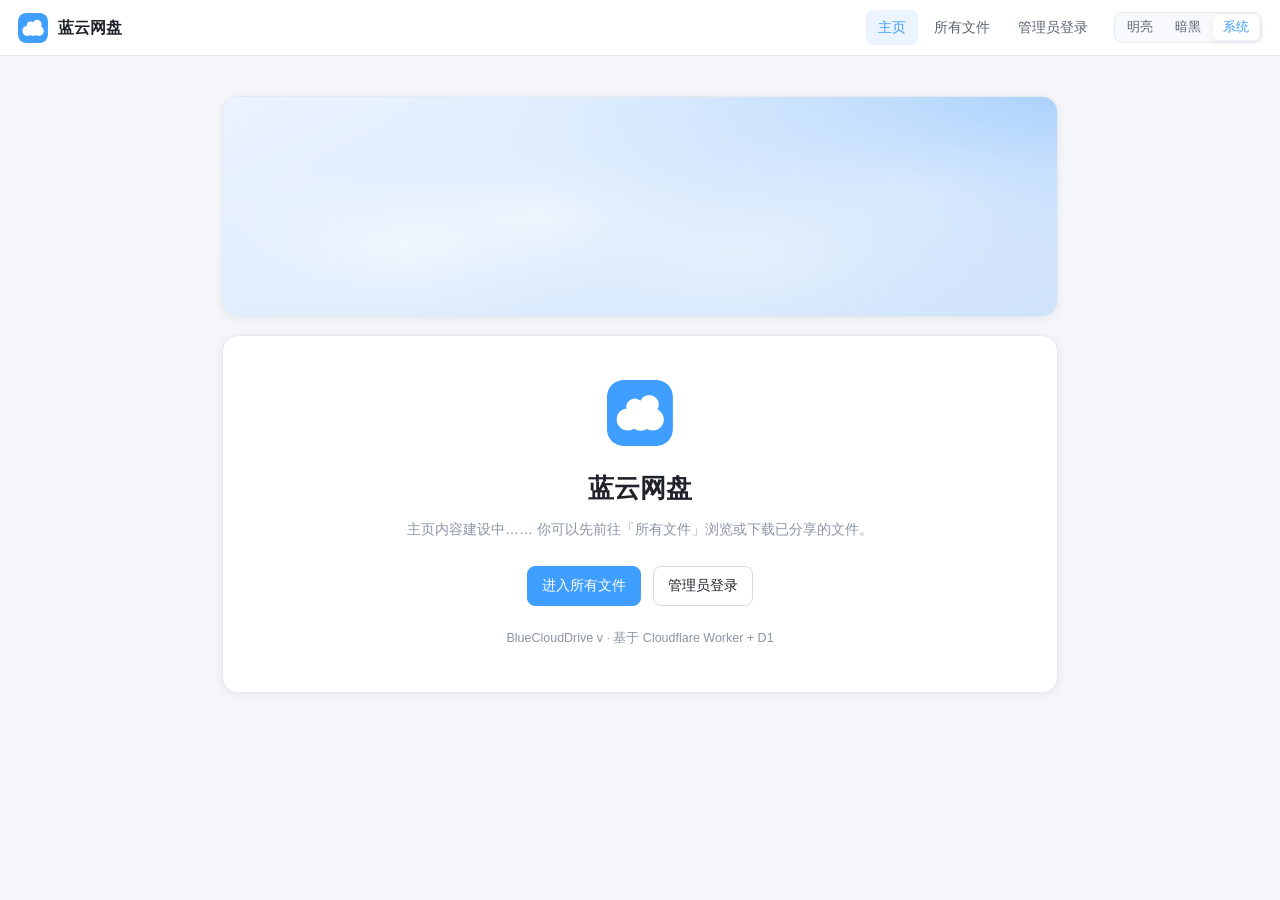
==== index.html @ 2d124386 "初版" ====
<!DOCTYPE html>
<html lang="zh-CN" data-theme="light">
<head>
<meta charset="utf-8">
<meta name="viewport" content="width=device-width,initial-scale=1">
<title>主页 · 蓝云网盘</title>
<meta name="description" content="蓝云网盘 BCD —— 基于 Cloudflare Worker + D1 的轻量网盘分享系统">
<link rel="icon" href="/img/logo.svg">
<link rel="stylesheet" href="/css/style.css">
<script>
  (function () {
    try {
      var t = localStorage.getItem('bcd-theme') || 'system';
      var d = t === 'dark' || (t === 'system' && window.matchMedia('(prefers-color-scheme: dark)').matches);
      document.documentElement.dataset.theme = d ? 'dark' : 'light';
    } catch (e) {}
  })();
</script>
</head>
<body>
<header class="topbar" id="topbar"></header>

<main class="hero">
  <div class="hero-banner"><img src="/img/background.png" alt="蓝云网盘"></div>
  <div class="hero-card">
    <img class="logo" src="/img/logo.svg" alt="蓝云网盘">
    <h1 id="siteName">蓝云网盘</h1>
    <p class="desc" id="siteDesc">主页内容建设中…… 你可以先前往「所有文件」浏览或下载已分享的文件。</p>
    <div class="hero-actions">
      <a class="btn primary" href="/files">进入所有文件</a>
      <a class="btn" href="/admin" id="adminEntry">管理员登录</a>
    </div>
    <div class="hero-foot" id="heroFoot">BlueCloudDrive · 基于 Cloudflare Worker + D1</div>
  </div>
</main>

<script src="/js/common.js"></script>
<script>
  (async function () {
    const site = await BCD.boot({ active: 'home', title: '主页' });
    document.querySelector('#siteName').textContent = site.siteName || '蓝云网盘';
    document.querySelector('#adminEntry').textContent = site.isAdmin ? '进入管理后台' : '管理员登录';
    document.querySelector('#heroFoot').textContent =
      'BlueCloudDrive v' + (site.version || '') + ' · 基于 Cloudflare Worker + D1' +
      (site.isAdmin ? ' · 已登录：' + (site.admin.displayName || site.admin.username) : '');
  })();
</script>
</body>
</html>
---- css/style.css ----
/* ==========================================================================
   蓝云网盘 BCD —— 统一样式表（明亮 / 暗黑 / 跟随系统）
   ========================================================================== */

:root {
  color-scheme: light;
  --bg: #f4f6f9;
  --bg-elev: #ffffff;
  --bg-soft: #f7f9fc;
  --bg-hover: #eef2f7;
  --text: #1f2329;
  --text-2: #5a6472;
  --text-3: #8b95a5;
  --border: #e5e9f0;
  --border-strong: #d5dbe5;
  --primary: #409eff;
  --primary-hover: #2f8fe8;
  --primary-weak: #ecf5ff;
  --danger: #f56c6c;
  --danger-weak: #fef0f0;
  --success: #43a047;
  --warn: #e6a23c;
  --shadow: 0 2px 10px rgba(20, 30, 50, 0.06);
  --shadow-lg: 0 12px 40px rgba(20, 30, 50, 0.16);
  --radius: 8px;
  --radius-lg: 12px;
  --topbar-h: 56px;
  --sidebar-w: 232px;
  --sidebar-w-min: 64px;
}

html[data-theme='dark'] {
  color-scheme: dark;
  --bg: #14161b;
  --bg-elev: #1c1f26;
  --bg-soft: #21242c;
  --bg-hover: #272b34;
  --text: #e6e8ec;
  --text-2: #a9b1be;
  --text-3: #7c8593;
  --border: #2b2f38;
  --border-strong: #3a3f4a;
  --primary: #409eff;
  --primary-hover: #5cadff;
  --primary-weak: #1b2b3d;
  --danger: #f56c6c;
  --danger-weak: #2c1e1e;
  --success: #4caf50;
  --warn: #e6a23c;
  --shadow: 0 2px 10px rgba(0, 0, 0, 0.3);
  --shadow-lg: 0 12px 40px rgba(0, 0, 0, 0.55);
}

* { box-sizing: border-box; }

html, body { height: 100%; }

body {
  margin: 0;
  background: var(--bg);
  color: var(--text);
  font: 14px/1.6 -apple-system, BlinkMacSystemFont, 'Segoe UI', 'PingFang SC', 'Hiragino Sans GB',
    'Microsoft YaHei', 'Helvetica Neue', Arial, sans-serif;
  -webkit-font-smoothing: antialiased;
  transition: background-color 0.2s ease, color 0.2s ease;
}

a { color: var(--primary); text-decoration: none; }
a:hover { text-decoration: underline; }
h1, h2, h3, h4 { margin: 0; font-weight: 600; }
p { margin: 0 0 8px; }
code, kbd { font-family: ui-monospace, SFMono-Regular, Consolas, monospace; font-size: 12px; }

::-webkit-scrollbar { width: 10px; height: 10px; }
::-webkit-scrollbar-track { background: transparent; }
::-webkit-scrollbar-thumb { background: var(--border-strong); border-radius: 6px; border: 2px solid transparent; background-clip: content-box; }
::-webkit-scrollbar-thumb:hover { background: var(--text-3); background-clip: content-box; }

/* ------------------------------- 顶栏 ------------------------------- */
.topbar {
  position: sticky;
  top: 0;
  z-index: 60;
  height: var(--topbar-h);
  display: flex;
  align-items: center;
  gap: 14px;
  padding: 0 18px;
  background: var(--bg-elev);
  border-bottom: 1px solid var(--border);
}
.topbar .brand { display: flex; align-items: center; gap: 10px; font-size: 16px; font-weight: 600; color: var(--text); }
.topbar .brand:hover { text-decoration: none; }
.topbar .brand img { width: 30px; height: 30px; border-radius: 8px; }
.topbar .spacer { flex: 1; }
.topbar .nav-links { display: flex; align-items: center; gap: 4px; }

.navlink {
  padding: 6px 12px;
  border-radius: 6px;
  color: var(--text-2);
  font-size: 14px;
  white-space: nowrap;
}
.navlink:hover { background: var(--bg-hover); color: var(--text); text-decoration: none; }
.navlink.active { background: var(--primary-weak); color: var(--primary); }

/* ------------------------------- 布局 ------------------------------- */
.layout { display: flex; align-items: flex-start; min-height: calc(100vh - var(--topbar-h)); }

.sidebar {
  width: var(--sidebar-w);
  flex: 0 0 auto;
  align-self: stretch;
  padding: 14px 10px;
  border-right: 1px solid var(--border);
  background: var(--bg-elev);
  position: sticky;
  top: var(--topbar-h);
  height: calc(100vh - var(--topbar-h));
  overflow-y: auto;
  transition: width 0.18s ease;
}
.layout.collapsed .sidebar { width: var(--sidebar-w-min); }
.sidebar .side-title {
  font-size: 12px;
  color: var(--text-3);
  padding: 6px 12px;
  letter-spacing: 0.5px;
  white-space: nowrap;
  overflow: hidden;
}
.side-item {
  display: flex;
  align-items: center;
  gap: 10px;
  padding: 9px 12px;
  border-radius: var(--radius);
  color: var(--text-2);
  cursor: pointer;
  white-space: nowrap;
  overflow: hidden;
  user-select: none;
  border: none;
  background: none;
  width: 100%;
  font-size: 14px;
  text-align: left;
  font-family: inherit;
}
.side-item:hover { background: var(--bg-hover); color: var(--text); }
.side-item.active { background: var(--primary-weak); color: var(--primary); font-weight: 500; }
.side-item .si-icon { width: 18px; height: 18px; flex: 0 0 18px; opacity: 0.9; }
.side-item .si-text { flex: 1; overflow: hidden; text-overflow: ellipsis; }
.layout.collapsed .sidebar .si-text,
.layout.collapsed .sidebar .side-title { display: none; }
.layout.collapsed .sidebar .side-item { justify-content: center; padding: 9px 0; }

.main { flex: 1; min-width: 0; padding: 18px 22px 40px; }

.page-head { display: flex; align-items: center; gap: 12px; flex-wrap: wrap; margin-bottom: 16px; }
.page-head h2 { font-size: 18px; }
.page-head .sub { color: var(--text-3); font-size: 13px; }

/* ------------------------------- 卡片 ------------------------------- */
.card {
  background: var(--bg-elev);
  border: 1px solid var(--border);
  border-radius: var(--radius-lg);
  box-shadow: var(--shadow);
  padding: 18px;
  margin-bottom: 16px;
}
.card > h3 { font-size: 15px; margin-bottom: 4px; }
.card .card-desc { color: var(--text-3); font-size: 12.5px; margin-bottom: 14px; }
.card-actions { display: flex; gap: 10px; flex-wrap: wrap; align-items: center; }

/* ------------------------------- 表单 ------------------------------- */
.form-row { margin-bottom: 16px; max-width: 620px; }
.form-row > label { display: block; font-size: 13px; color: var(--text-2); margin-bottom: 6px; font-weight: 500; }
.form-row .hint { font-size: 12px; color: var(--text-3); margin-top: 5px; }
.form-grid { display: grid; grid-template-columns: repeat(auto-fill, minmax(260px, 1fr)); gap: 4px 18px; }

.input, .select, textarea.input {
  width: 100%;
  padding: 8px 11px;
  border: 1px solid var(--border-strong);
  border-radius: var(--radius);
  background: var(--bg-elev);
  color: var(--text);
  font-size: 14px;
  font-family: inherit;
  outline: none;
  transition: border-color 0.15s ease, box-shadow 0.15s ease;
}
.input:focus, .select:focus { border-color: var(--primary); box-shadow: 0 0 0 3px var(--primary-weak); }
.input:disabled { background: var(--bg-soft); color: var(--text-3); cursor: not-allowed; }
.input.invalid, .select.invalid { border-color: var(--danger); }
.input::placeholder { color: var(--text-3); }
select.select { appearance: none; background-image: linear-gradient(45deg, transparent 50%, var(--text-3) 50%), linear-gradient(135deg, var(--text-3) 50%, transparent 50%); background-position: calc(100% - 16px) 52%, calc(100% - 11px) 52%; background-size: 5px 5px, 5px 5px; background-repeat: no-repeat; padding-right: 30px; }
.field-error { display: none; color: var(--danger); font-size: 12px; margin-top: 5px; }
.field-error.show { display: block; }
.inline-fields { display: flex; gap: 8px; }
.inline-fields .select { width: 110px; flex: 0 0 110px; }

/* 开关 */
/* 注意：.form-row > label 会覆盖 .switch 的 display，这里用更高优先级保证开关始终是 flex 布局 */
.switch,
label.switch,
.form-row > label.switch {
  display: inline-flex;
  align-items: center;
  gap: 10px;
  margin-bottom: 0;
  font-weight: 400;
  cursor: pointer;
  user-select: none;
}
.switch input { display: none; }
.switch .track {
  display: block;
  width: 40px;
  height: 22px;
  flex: 0 0 40px;
  border-radius: 11px;
  background: var(--border-strong);
  position: relative;
  transition: background 0.18s ease;
}
.switch .track::after { content: ''; position: absolute; top: 2px; left: 2px; width: 18px; height: 18px; border-radius: 50%; background: #fff; transition: transform 0.18s ease; box-shadow: 0 1px 3px rgba(0, 0, 0, 0.25); }
.switch input:checked + .track { background: var(--primary); }
.switch input:checked + .track::after { transform: translateX(18px); }
.switch .sw-label { font-size: 13.5px; color: var(--text-2); }

/* 按钮 */
.btn {
  display: inline-flex;
  align-items: center;
  justify-content: center;
  gap: 6px;
  padding: 8px 14px;
  border-radius: var(--radius);
  border: 1px solid var(--border-strong);
  background: var(--bg-elev);
  color: var(--text);
  font-size: 13.5px;
  font-family: inherit;
  cursor: pointer;
  white-space: nowrap;
  transition: all 0.15s ease;
}
.btn:hover { background: var(--bg-hover); border-color: var(--text-3); text-decoration: none; }
.btn.primary { background: var(--primary); border-color: var(--primary); color: #fff; }
.btn.primary:hover { background: var(--primary-hover); border-color: var(--primary-hover); }
.btn.danger { color: var(--danger); border-color: var(--danger); background: transparent; }
.btn.danger:hover { background: var(--danger-weak); }
.btn.ghost { border-color: transparent; background: transparent; color: var(--text-2); }
.btn.ghost:hover { background: var(--bg-hover); color: var(--text); }
.btn.sm { padding: 4px 10px; font-size: 12.5px; border-radius: 6px; }
.btn.icon { padding: 7px 9px; }
.btn:disabled { opacity: 0.55; cursor: not-allowed; }
.btn svg { width: 15px; height: 15px; }

/* 徽标 */
.badge {
  display: inline-flex;
  align-items: center;
  gap: 4px;
  padding: 1px 8px;
  border-radius: 20px;
  font-size: 12px;
  background: var(--bg-soft);
  color: var(--text-2);
  border: 1px solid var(--border);
  white-space: nowrap;
}
.badge.primary { background: var(--primary-weak); color: var(--primary); border-color: transparent; }
.badge.warn { background: rgba(230, 162, 60, 0.14); color: var(--warn); border-color: transparent; }
.badge.danger { background: var(--danger-weak); color: var(--danger); border-color: transparent; }
.badge.ok { background: rgba(67, 160, 71, 0.14); color: var(--success); border-color: transparent; }

/* ------------------------------- 表格 ------------------------------- */
.table { width: 100%; border-collapse: collapse; font-size: 13.5px; }
.table th, .table td { text-align: left; padding: 10px 12px; border-bottom: 1px solid var(--border); }
.table th { color: var(--text-3); font-weight: 500; font-size: 12.5px; background: var(--bg-soft); }
.table tr:last-child td { border-bottom: none; }
.table tbody tr:hover { background: var(--bg-hover); }
.table .actions { display: flex; gap: 6px; justify-content: flex-end; }
.table-wrap { overflow-x: auto; border: 1px solid var(--border); border-radius: var(--radius); }

/* ------------------------------- 工具栏 ------------------------------- */
.toolbar { display: flex; align-items: center; gap: 10px; flex-wrap: wrap; margin-bottom: 14px; }
.toolbar .spacer { flex: 1; }
.search-box { position: relative; }
.search-box .input { padding-left: 32px; width: 220px; }
.search-box::before {
  content: '';
  position: absolute;
  left: 10px;
  top: 50%;
  width: 14px;
  height: 14px;
  transform: translateY(-50%);
  background: var(--text-3);
  -webkit-mask: no-repeat center/contain url("data:image/svg+xml;utf8,<svg xmlns='http://www.w3.org/2000/svg' viewBox='0 0 24 24'><path d='M10 2a8 8 0 105.29 14.01l4.35 4.35 1.41-1.41-4.35-4.35A8 8 0 0010 2zm0 2a6 6 0 110 12 6 6 0 010-12z'/></svg>");
  mask: no-repeat center/contain url("data:image/svg+xml;utf8,<svg xmlns='http://www.w3.org/2000/svg' viewBox='0 0 24 24'><path d='M10 2a8 8 0 105.29 14.01l4.35 4.35 1.41-1.41-4.35-4.35A8 8 0 0010 2zm0 2a6 6 0 110 12 6 6 0 010-12z'/></svg>");
}

/* 面包屑 */
.breadcrumb { display: flex; align-items: center; gap: 4px; flex-wrap: wrap; font-size: 13.5px; color: var(--text-2); margin-bottom: 12px; }
.breadcrumb .crumb { padding: 3px 8px; border-radius: 6px; cursor: pointer; }
.breadcrumb .crumb:hover { background: var(--bg-hover); color: var(--text); }
.breadcrumb .crumb.current { color: var(--text); font-weight: 500; }
.breadcrumb .sep { color: var(--text-3); }

/* ------------------------------- 文件网格 ------------------------------- */
.file-grid {
  display: grid;
  grid-template-columns: repeat(auto-fill, minmax(140px, 1fr));
  gap: 10px;
}
.file-tile {
  position: relative;
  display: flex;
  flex-direction: column;
  align-items: center;
  gap: 8px;
  padding: 16px 10px 12px;
  border: 1px solid transparent;
  border-radius: var(--radius-lg);
  cursor: pointer;
  text-align: center;
  user-select: none;
  background: var(--bg-elev);
}
.file-tile:hover { background: var(--bg-hover); border-color: var(--border); }
.file-tile.selected { border-color: var(--primary); background: var(--primary-weak); }
.file-tile img { width: 44px; height: 44px; pointer-events: none; }
.file-tile .ft-name {
  font-size: 13px;
  width: 100%;
  word-break: break-all;
  display: -webkit-box;
  -webkit-line-clamp: 2;
  -webkit-box-orient: vertical;
  overflow: hidden;
  line-height: 1.4;
}
.file-tile .ft-meta { font-size: 11.5px; color: var(--text-3); display: flex; gap: 6px; align-items: center; flex-wrap: wrap; justify-content: center; }
.file-tile .ft-badges { position: absolute; top: 6px; right: 6px; display: flex; gap: 4px; }

/* 文件列表（分享页 / 列表模式） */
.file-list { border: 1px solid var(--border); border-radius: var(--radius-lg); overflow: hidden; background: var(--bg-elev); }
.file-row {
  display: flex;
  align-items: center;
  gap: 12px;
  padding: 10px 14px;
  border-bottom: 1px solid var(--border);
  cursor: pointer;
  user-select: none;
}
.file-row:last-child { border-bottom: none; }
.file-row:hover { background: var(--bg-hover); }
.file-row img { width: 30px; height: 30px; flex: 0 0 30px; pointer-events: none; }
.file-row .fr-main { flex: 1; min-width: 0; }
.file-row .fr-name { font-size: 14px; overflow: hidden; text-overflow: ellipsis; white-space: nowrap; }
.file-row .fr-sub { font-size: 12px; color: var(--text-3); display: flex; gap: 12px; flex-wrap: wrap; margin-top: 2px; }
.file-row .fr-actions { display: flex; gap: 8px; align-items: center; flex: 0 0 auto; }

.empty { text-align: center; color: var(--text-3); padding: 56px 20px; font-size: 13.5px; }
.empty img { width: 54px; opacity: 0.5; display: block; margin: 0 auto 12px; }

/* ------------------------------- 右键菜单 ------------------------------- */
.ctx-menu {
  position: fixed;
  z-index: 300;
  min-width: 190px;
  padding: 6px;
  background: var(--bg-elev);
  border: 1px solid var(--border);
  border-radius: var(--radius);
  box-shadow: var(--shadow-lg);
  font-size: 13.5px;
}
.ctx-menu .ctx-item {
  display: flex;
  align-items: center;
  gap: 8px;
  padding: 7px 10px;
  border-radius: 6px;
  cursor: pointer;
  color: var(--text);
  white-space: nowrap;
}
.ctx-menu .ctx-item:hover { background: var(--bg-hover); }
.ctx-menu .ctx-item.danger { color: var(--danger); }
.ctx-menu .ctx-item.disabled { color: var(--text-3); pointer-events: none; }
.ctx-menu .ctx-sep { height: 1px; background: var(--border); margin: 5px 6px; }
.ctx-menu .ctx-item .k { margin-left: auto; color: var(--text-3); font-size: 11.5px; }

/* ------------------------------- 弹窗 ------------------------------- */
.mask {
  position: fixed;
  inset: 0;
  background: rgba(12, 16, 24, 0.45);
  z-index: 200;
  display: flex;
  align-items: flex-start;
  justify-content: center;
  padding: 7vh 16px 16px;
  overflow-y: auto;
  animation: fade 0.15s ease;
}
@keyframes fade { from { opacity: 0; } to { opacity: 1; } }
.modal {
  background: var(--bg-elev);
  border-radius: var(--radius-lg);
  box-shadow: var(--shadow-lg);
  width: 100%;
  max-width: 520px;
  border: 1px solid var(--border);
  animation: pop 0.16s ease;
}
@keyframes pop { from { transform: translateY(-8px); opacity: 0.6; } to { transform: none; opacity: 1; } }
.modal.wide { max-width: 720px; }
.modal-head { display: flex; align-items: center; gap: 10px; padding: 16px 18px; border-bottom: 1px solid var(--border); }
.modal-head h3 { font-size: 15.5px; flex: 1; }
.modal-body { padding: 18px; max-height: 66vh; overflow-y: auto; }
.modal-foot { display: flex; justify-content: flex-end; gap: 10px; padding: 14px 18px; border-top: 1px solid var(--border); }
.modal-foot .left { margin-right: auto; }

/* Toast */
.toast-wrap { position: fixed; top: 18px; left: 50%; transform: translateX(-50%); z-index: 500; display: flex; flex-direction: column; gap: 8px; align-items: center; }
.toast {
  padding: 9px 16px;
  border-radius: var(--radius);
  background: var(--bg-elev);
  border: 1px solid var(--border);
  box-shadow: var(--shadow-lg);
  font-size: 13.5px;
  animation: drop 0.18s ease;
  max-width: 80vw;
}
@keyframes drop { from { transform: translateY(-10px); opacity: 0; } to { transform: none; opacity: 1; } }
.toast.ok { border-left: 3px solid var(--success); }
.toast.err { border-left: 3px solid var(--danger); }
.toast.info { border-left: 3px solid var(--primary); }

/* ------------------------------- 首页 ------------------------------- */
.hero { max-width: 880px; margin: 0 auto; padding: 40px 22px 60px; }
.hero-banner { border-radius: 16px; overflow: hidden; margin-bottom: 18px; border: 1px solid var(--border); box-shadow: var(--shadow); }
.hero-banner img { width: 100%; display: block; }
html[data-theme='dark'] .hero-banner { opacity: 0.72; }
.hero-card {
  background: var(--bg-elev);
  border: 1px solid var(--border);
  border-radius: 16px;
  box-shadow: var(--shadow);
  padding: 44px 36px;
  text-align: center;
}
.hero-card img.logo { width: 66px; height: 66px; border-radius: 16px; }
.hero-card h1 { font-size: 26px; margin: 16px 0 8px; }
.hero-card .desc { color: var(--text-3); font-size: 14px; margin-bottom: 26px; }
.hero-actions { display: flex; gap: 12px; justify-content: center; flex-wrap: wrap; }
.hero-foot { text-align: center; color: var(--text-3); font-size: 12.5px; margin-top: 22px; }

/* ------------------------------- 登录 ------------------------------- */
.login-wrap { min-height: calc(100vh - var(--topbar-h)); display: flex; align-items: center; justify-content: center; padding: 30px 16px; }
.login-card { width: 100%; max-width: 380px; background: var(--bg-elev); border: 1px solid var(--border); border-radius: var(--radius-lg); box-shadow: var(--shadow); padding: 28px 26px; }
.login-card .lc-head { text-align: center; margin-bottom: 22px; }
.login-card .lc-head img { width: 52px; height: 52px; border-radius: 14px; }
.login-card .lc-head h1 { font-size: 19px; margin: 12px 0 4px; }
.login-card .lc-head p { color: var(--text-3); font-size: 12.5px; margin: 0; }

/* ------------------------------- 主题切换 ------------------------------- */
.theme-switch { display: flex; background: var(--bg-soft); border: 1px solid var(--border); border-radius: 8px; padding: 2px; gap: 2px; }
.theme-switch button {
  border: none;
  background: transparent;
  color: var(--text-2);
  font-size: 12.5px;
  padding: 4px 10px;
  border-radius: 6px;
  cursor: pointer;
  font-family: inherit;
}
.theme-switch button.active { background: var(--bg-elev); color: var(--primary); box-shadow: var(--shadow); }

/* ------------------------------- 文件编辑表单 ------------------------------- */
.link-row { display: flex; gap: 8px; align-items: flex-start; margin-bottom: 8px; }
.link-row .lr-kind { flex: 0 0 132px; }
.link-row .lr-url { flex: 1 1 auto; min-width: 120px; }
.link-row .lr-source { flex: 0 0 150px; }
.link-row .btn { flex: 0 0 auto; }
.link-row .lr-fields { flex: 1; min-width: 0; }
@media (max-width: 720px) {
  .link-row { flex-wrap: wrap; }
  .link-row .lr-kind, .link-row .lr-source { flex: 1 1 46%; }
  .link-row .lr-fields { flex: 1 1 100%; }
}

.share-card { max-width: 760px; margin: 0 auto; }
.share-head { display: flex; gap: 16px; align-items: center; }
.share-head img { width: 56px; height: 56px; flex: 0 0 56px; }
.share-head .sh-name { font-size: 17px; font-weight: 600; word-break: break-all; }
.share-meta { display: grid; grid-template-columns: repeat(auto-fill, minmax(160px, 1fr)); gap: 10px 16px; margin: 18px 0; }
.share-meta .sm-item { background: var(--bg-soft); border: 1px solid var(--border); border-radius: var(--radius); padding: 9px 12px; }
.share-meta .sm-k { font-size: 11.5px; color: var(--text-3); }
.share-meta .sm-v { font-size: 13.5px; word-break: break-all; }
.link-item { display: flex; align-items: center; gap: 10px; padding: 10px 12px; border: 1px solid var(--border); border-radius: var(--radius); margin-bottom: 8px; background: var(--bg-soft); }
.link-item .li-main { flex: 1; min-width: 0; }
.link-item .li-url { font-size: 12.5px; color: var(--text-3); overflow: hidden; text-overflow: ellipsis; white-space: nowrap; }
.pw-box { max-width: 340px; margin: 0 auto; text-align: center; }
.dl-hint { color: var(--text-3); font-size: 12.5px; }

.muted { color: var(--text-3); }
.mt8 { margin-top: 8px; }
.mt16 { margin-top: 16px; }
.flex { display: flex; align-items: center; gap: 10px; }
.hidden { display: none !important; }
.nowrap { white-space: nowrap; }

/* ------------------------------- 后台：文件分享平铺卡片 ------------------------------- */
.admin-tiles { display: grid; grid-template-columns: repeat(auto-fill, minmax(310px, 1fr)); gap: 12px; }
.admin-tile {
  display: flex;
  gap: 12px;
  padding: 14px;
  border: 1px solid var(--border);
  border-radius: var(--radius-lg);
  background: var(--bg-elev);
  cursor: pointer;
  align-items: flex-start;
  transition: border-color 0.15s ease, box-shadow 0.15s ease;
}
.admin-tile:hover { border-color: var(--primary); box-shadow: var(--shadow); }
.admin-tile > img { width: 40px; height: 40px; flex: 0 0 40px; }
.admin-tile .at-main { flex: 1; min-width: 0; }
.admin-tile .at-name { font-size: 14px; font-weight: 500; word-break: break-all; line-height: 1.4; }
.admin-tile .at-path { font-size: 12px; color: var(--text-3); overflow: hidden; text-overflow: ellipsis; white-space: nowrap; margin-top: 3px; }
.admin-tile .at-meta { font-size: 12px; color: var(--text-2); display: flex; gap: 10px; flex-wrap: wrap; margin-top: 7px; }
.admin-tile .at-badges { display: flex; gap: 6px; margin-top: 7px; flex-wrap: wrap; }
.admin-tile .at-actions { display: flex; flex-direction: column; gap: 6px; flex: 0 0 auto; }

@media (max-width: 720px) {
  .admin-tiles { grid-template-columns: 1fr; }
}

@media (max-width: 720px) {
  .main { padding: 14px 12px 40px; }
  .sidebar { position: fixed; z-index: 100; left: 0; top: var(--topbar-h); box-shadow: var(--shadow-lg); }
  .layout:not(.collapsed) .main { opacity: 0.4; pointer-events: none; }
  .layout.collapsed .sidebar { width: 0; padding: 0; border: none; overflow: hidden; }
  .search-box .input { width: 150px; }
  .topbar { padding: 0 12px; gap: 8px; }
}
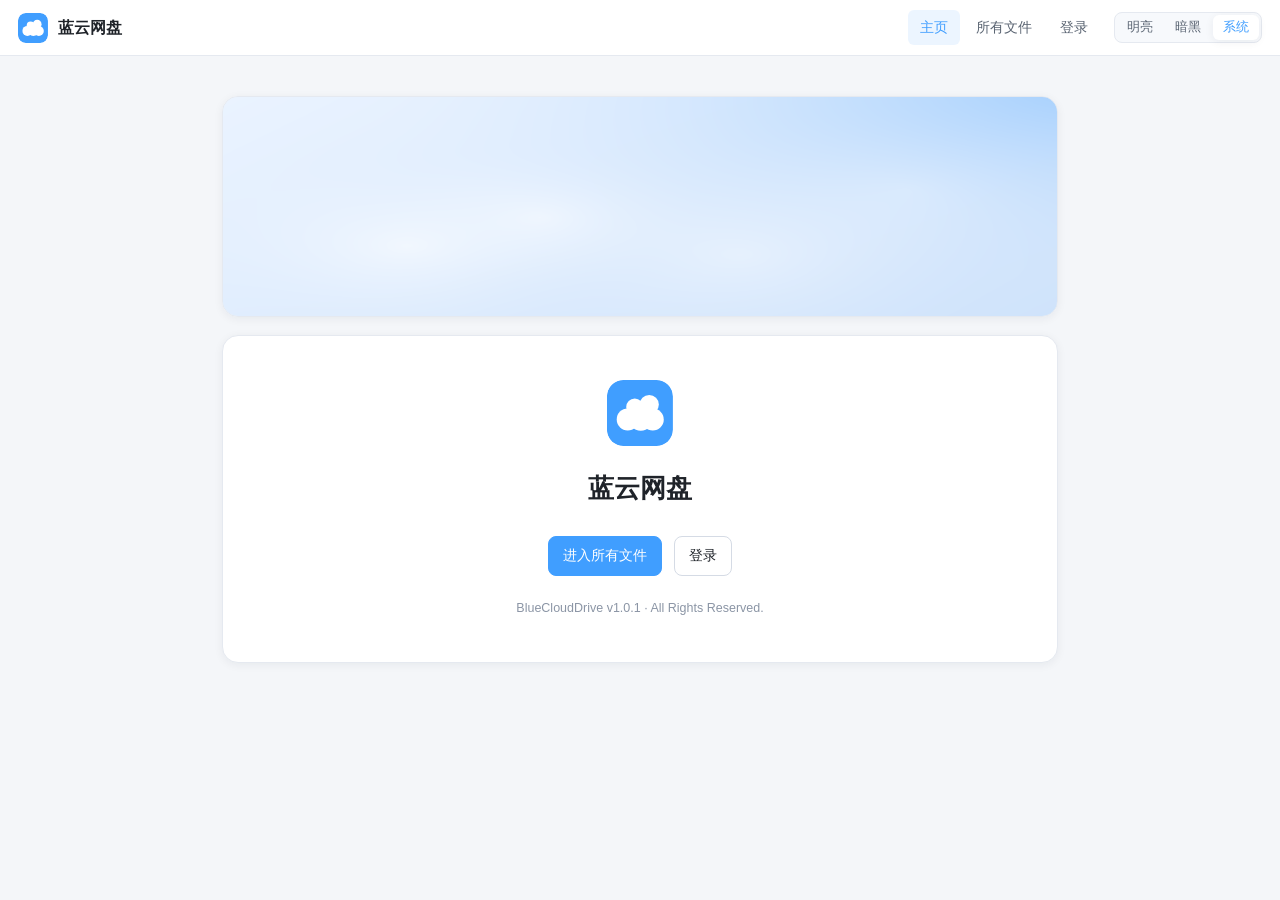
==== commit 7654bc35: "v1.0.1" ====
--- a/index.html
+++ b/index.html
@@ -22,27 +22,45 @@
 
 <main class="hero">
   <div class="hero-banner"><img src="/img/background.png" alt="蓝云网盘"></div>
+
   <div class="hero-card">
     <img class="logo" src="/img/logo.svg" alt="蓝云网盘">
     <h1 id="siteName">蓝云网盘</h1>
-    <p class="desc" id="siteDesc">主页内容建设中…… 你可以先前往「所有文件」浏览或下载已分享的文件。</p>
+    <p class="desc" id="siteDesc"></p>
     <div class="hero-actions">
-      <a class="btn primary" href="/files">进入所有文件</a>
-      <a class="btn" href="/admin" id="adminEntry">管理员登录</a>
+      <a class="btn primary" href="/files" data-require-browse>进入所有文件</a>
+      <a class="btn" href="/admin" id="adminEntry">登录</a>
     </div>
-    <div class="hero-foot" id="heroFoot">BlueCloudDrive · 基于 Cloudflare Worker + D1</div>
+    <div class="hero-foot">
+      <a class="footer-link" id="heroFoot" href="https://github.com/YXC-Lhy/BlueCloudDrive" target="_blank" rel="noopener noreferrer"></a>
+    </div>
   </div>
+
+  <section class="card notice-card hidden" id="noticeCard">
+    <h3>📢 公告</h3>
+    <div class="md-body" id="noticeBody"></div>
+  </section>
 </main>
 
 <script src="/js/common.js"></script>
+<script src="/js/md.js"></script>
 <script>
   (async function () {
     const site = await BCD.boot({ active: 'home', title: '主页' });
     document.querySelector('#siteName').textContent = site.siteName || '蓝云网盘';
-    document.querySelector('#adminEntry').textContent = site.isAdmin ? '进入管理后台' : '管理员登录';
+    document.querySelector('#siteDesc').textContent = site.homeDesc || '';
+    document.querySelector('#adminEntry').textContent = site.isAdmin ? '进入管理后台' : '登录';
     document.querySelector('#heroFoot').textContent =
-      'BlueCloudDrive v' + (site.version || '') + ' · 基于 Cloudflare Worker + D1' +
-      (site.isAdmin ? ' · 已登录：' + (site.admin.displayName || site.admin.username) : '');
+      'BlueCloudDrive v' + (site.version || '') + ' · All Rights Reserved.';
+
+    const notice = String(site.homeNotice || '').trim();
+    const card = document.querySelector('#noticeCard');
+    if (notice) {
+      document.querySelector('#noticeBody').innerHTML = BCD.markdown(notice);
+      card.classList.remove('hidden');
+    } else {
+      card.classList.add('hidden');
+    }
   })();
 </script>
 </body>
--- a/css/style.css
+++ b/css/style.css
@@ -548,6 +548,85 @@
   .admin-tiles { grid-template-columns: 1fr; }
 }
 
+/* ------------------------------- 输入框 + 右侧按钮 ------------------------------- */
+.field-with-btn { display: flex; gap: 8px; align-items: center; }
+.field-with-btn .input { flex: 1 1 auto; min-width: 0; }
+.field-with-btn .btn { flex: 0 0 auto; }
+textarea.input { resize: vertical; min-height: 90px; line-height: 1.6; font-family: inherit; }
+
+/* ------------------------------- 文件夹选择弹窗 ------------------------------- */
+.fp-list { max-height: 42vh; overflow-y: auto; }
+.file-row.selected { background: var(--primary-weak); }
+.file-row.selected .fr-name { color: var(--primary); font-weight: 500; }
+.fp-selected {
+  margin-top: 12px;
+  padding: 9px 12px;
+  border-radius: var(--radius);
+  background: var(--bg-soft);
+  border: 1px solid var(--border);
+  font-size: 13px;
+  word-break: break-all;
+}
+.fp-selected b { color: var(--primary); }
+
+/* ------------------------------- 公告 / Markdown ------------------------------- */
+.notice-card > h3 { display: flex; align-items: center; gap: 8px; margin-bottom: 10px; }
+.md-body { font-size: 14px; line-height: 1.8; color: var(--text); word-wrap: break-word; }
+.md-body > *:first-child { margin-top: 0; }
+.md-body > *:last-child { margin-bottom: 0; }
+.md-body h1, .md-body h2, .md-body h3, .md-body h4, .md-body h5, .md-body h6 { margin: 18px 0 8px; line-height: 1.4; }
+.md-body h1 { font-size: 20px; }
+.md-body h2 { font-size: 18px; }
+.md-body h3 { font-size: 16px; }
+.md-body h4, .md-body h5, .md-body h6 { font-size: 14.5px; }
+.md-body p { margin: 0 0 10px; }
+.md-body ul, .md-body ol { margin: 0 0 10px; padding-left: 22px; }
+.md-body li { margin: 2px 0; }
+.md-body a { color: var(--primary); }
+.md-body code {
+  background: var(--bg-soft);
+  border: 1px solid var(--border);
+  border-radius: 4px;
+  padding: 1px 5px;
+  font-size: 12.5px;
+}
+.md-body .md-pre {
+  background: var(--bg-soft);
+  border: 1px solid var(--border);
+  border-radius: var(--radius);
+  padding: 12px 14px;
+  overflow-x: auto;
+  margin: 0 0 12px;
+}
+.md-body .md-pre code { background: none; border: none; padding: 0; font-size: 12.5px; line-height: 1.6; }
+.md-body blockquote {
+  margin: 0 0 12px;
+  padding: 8px 14px;
+  border-left: 3px solid var(--primary);
+  background: var(--bg-soft);
+  color: var(--text-2);
+  border-radius: 0 var(--radius) var(--radius) 0;
+}
+.md-body hr { border: none; border-top: 1px solid var(--border); margin: 16px 0; }
+.md-body .md-img { max-width: 100%; border-radius: var(--radius); display: block; margin: 8px 0; }
+.md-body del { color: var(--text-3); }
+
+/* 主页底部版权链接：无下划线、无任何聚焦 / 悬停特效 */
+.footer-link,
+.footer-link:hover,
+.footer-link:focus,
+.footer-link:focus-visible,
+.footer-link:active,
+.footer-link:visited {
+  color: inherit;
+  text-decoration: none;
+  outline: none;
+  box-shadow: none;
+  border: none;
+  -webkit-tap-highlight-color: transparent;
+}
+.footer-link { cursor: pointer; }
+
 @media (max-width: 720px) {
   .main { padding: 14px 12px 40px; }
   .sidebar { position: fixed; z-index: 100; left: 0; top: var(--topbar-h); box-shadow: var(--shadow-lg); }
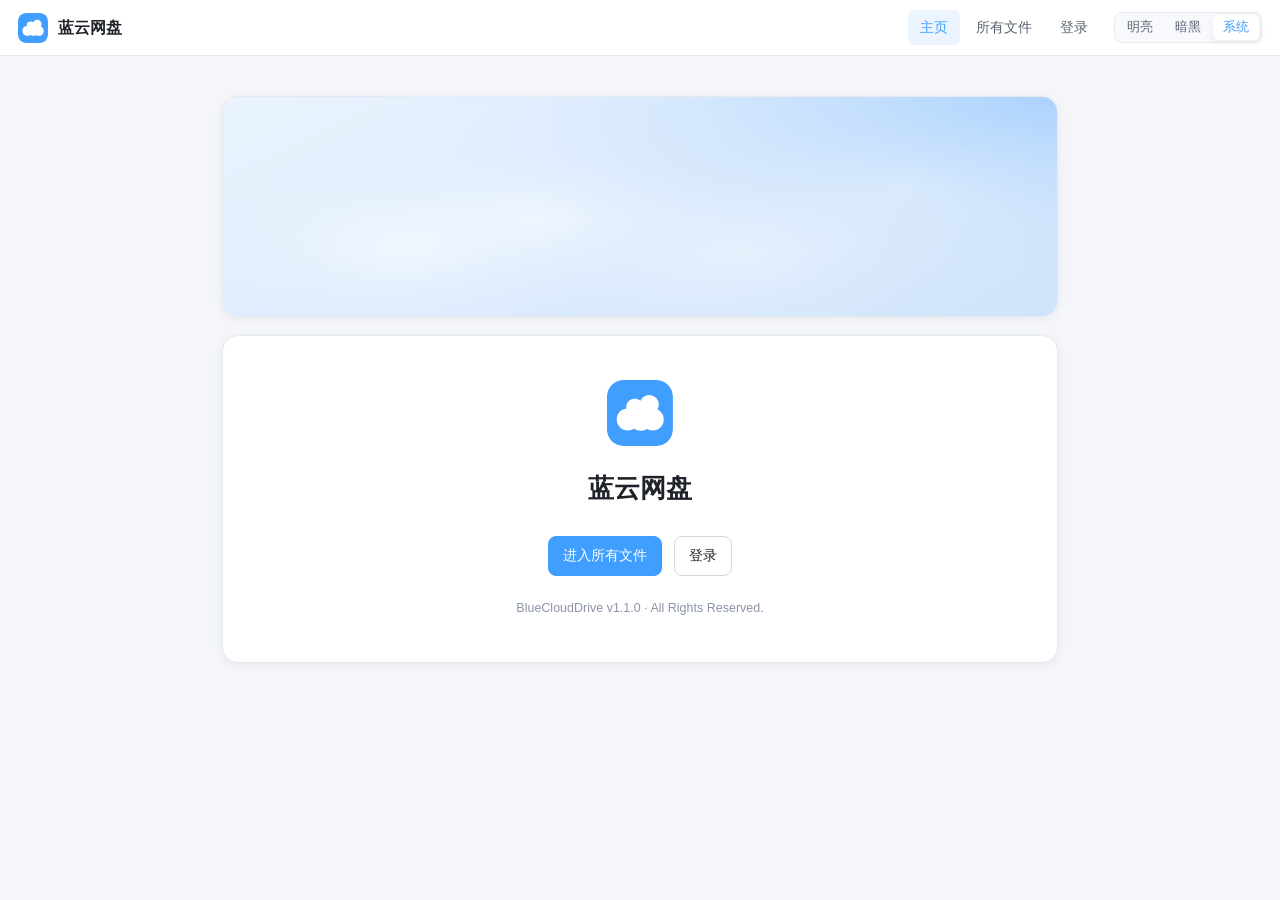
==== commit 600d149a: "v1.1.0" ====
--- a/index.html
+++ b/index.html
@@ -36,7 +36,7 @@
     </div>
   </div>
 
-  <section class="card notice-card hidden" id="noticeCard">
+  <section class="card notice-card hidden" id="noticeCard" style="margin-bottom:0">
     <h3>📢 公告</h3>
     <div class="md-body" id="noticeBody"></div>
   </section>
--- a/css/style.css
+++ b/css/style.css
@@ -120,6 +120,16 @@
   height: calc(100vh - var(--topbar-h));
   overflow-y: auto;
   transition: width 0.18s ease;
+  display: flex;
+  flex-direction: column;
+}
+.sidebar .sidebar-bottom {
+  margin-top: auto;
+  padding-top: 10px;
+  border-top: 1px solid var(--border);
+  position: sticky;
+  bottom: 0;
+  background: var(--bg-elev);
 }
 .layout.collapsed .sidebar { width: var(--sidebar-w-min); }
 .sidebar .side-title {
@@ -275,6 +285,7 @@
   white-space: nowrap;
 }
 .badge.primary { background: var(--primary-weak); color: var(--primary); border-color: transparent; }
+.badge.source { background: var(--primary); color: #fff; border-color: transparent; }
 .badge.warn { background: rgba(230, 162, 60, 0.14); color: var(--warn); border-color: transparent; }
 .badge.danger { background: var(--danger-weak); color: var(--danger); border-color: transparent; }
 .badge.ok { background: rgba(67, 160, 71, 0.14); color: var(--success); border-color: transparent; }
@@ -449,9 +460,11 @@
 
 /* ------------------------------- 首页 ------------------------------- */
 .hero { max-width: 880px; margin: 0 auto; padding: 40px 22px 60px; }
-.hero-banner { border-radius: 16px; overflow: hidden; margin-bottom: 18px; border: 1px solid var(--border); box-shadow: var(--shadow); }
+.hero-banner { border-radius: 16px; overflow: hidden; border: 1px solid var(--border); box-shadow: var(--shadow); }
 .hero-banner img { width: 100%; display: block; }
 html[data-theme='dark'] .hero-banner { opacity: 0.72; }
+/* 主页各区块之间保持统一间距 */
+.hero > * + * { margin-top: 18px; }
 .hero-card {
   background: var(--bg-elev);
   border: 1px solid var(--border);
@@ -627,6 +640,43 @@
 }
 .footer-link { cursor: pointer; }
 
+/* ------------------------------- 权限分组 / 导入导出选项 ------------------------------- */
+.perm-title {
+  font-size: 13px;
+  font-weight: 600;
+  color: var(--text);
+  margin: 16px 0 10px;
+  padding-left: 8px;
+  border-left: 3px solid var(--primary);
+}
+.perm-title:first-of-type { margin-top: 4px; }
+.choice-list { display: grid; gap: 8px; }
+.choice-item {
+  display: flex;
+  align-items: flex-start;
+  gap: 10px;
+  padding: 10px 12px;
+  border: 1px solid var(--border);
+  border-radius: var(--radius);
+  cursor: pointer;
+  background: var(--bg-elev);
+  margin-bottom: 0;
+}
+.choice-item:hover { background: var(--bg-hover); }
+.choice-item input[type='checkbox'] { margin-top: 3px; width: 16px; height: 16px; accent-color: var(--primary); flex: 0 0 auto; }
+.choice-item .choice-main { display: flex; flex-direction: column; gap: 2px; font-size: 13.5px; }
+.choice-item .choice-main .muted { font-size: 12px; }
+
+/* 分享页文件简介 */
+.share-desc {
+  margin: 4px 0 16px;
+  padding: 14px 16px;
+  border: 1px solid var(--border);
+  border-left: 3px solid var(--primary);
+  border-radius: var(--radius);
+  background: var(--bg-soft);
+}
+
 @media (max-width: 720px) {
   .main { padding: 14px 12px 40px; }
   .sidebar { position: fixed; z-index: 100; left: 0; top: var(--topbar-h); box-shadow: var(--shadow-lg); }
